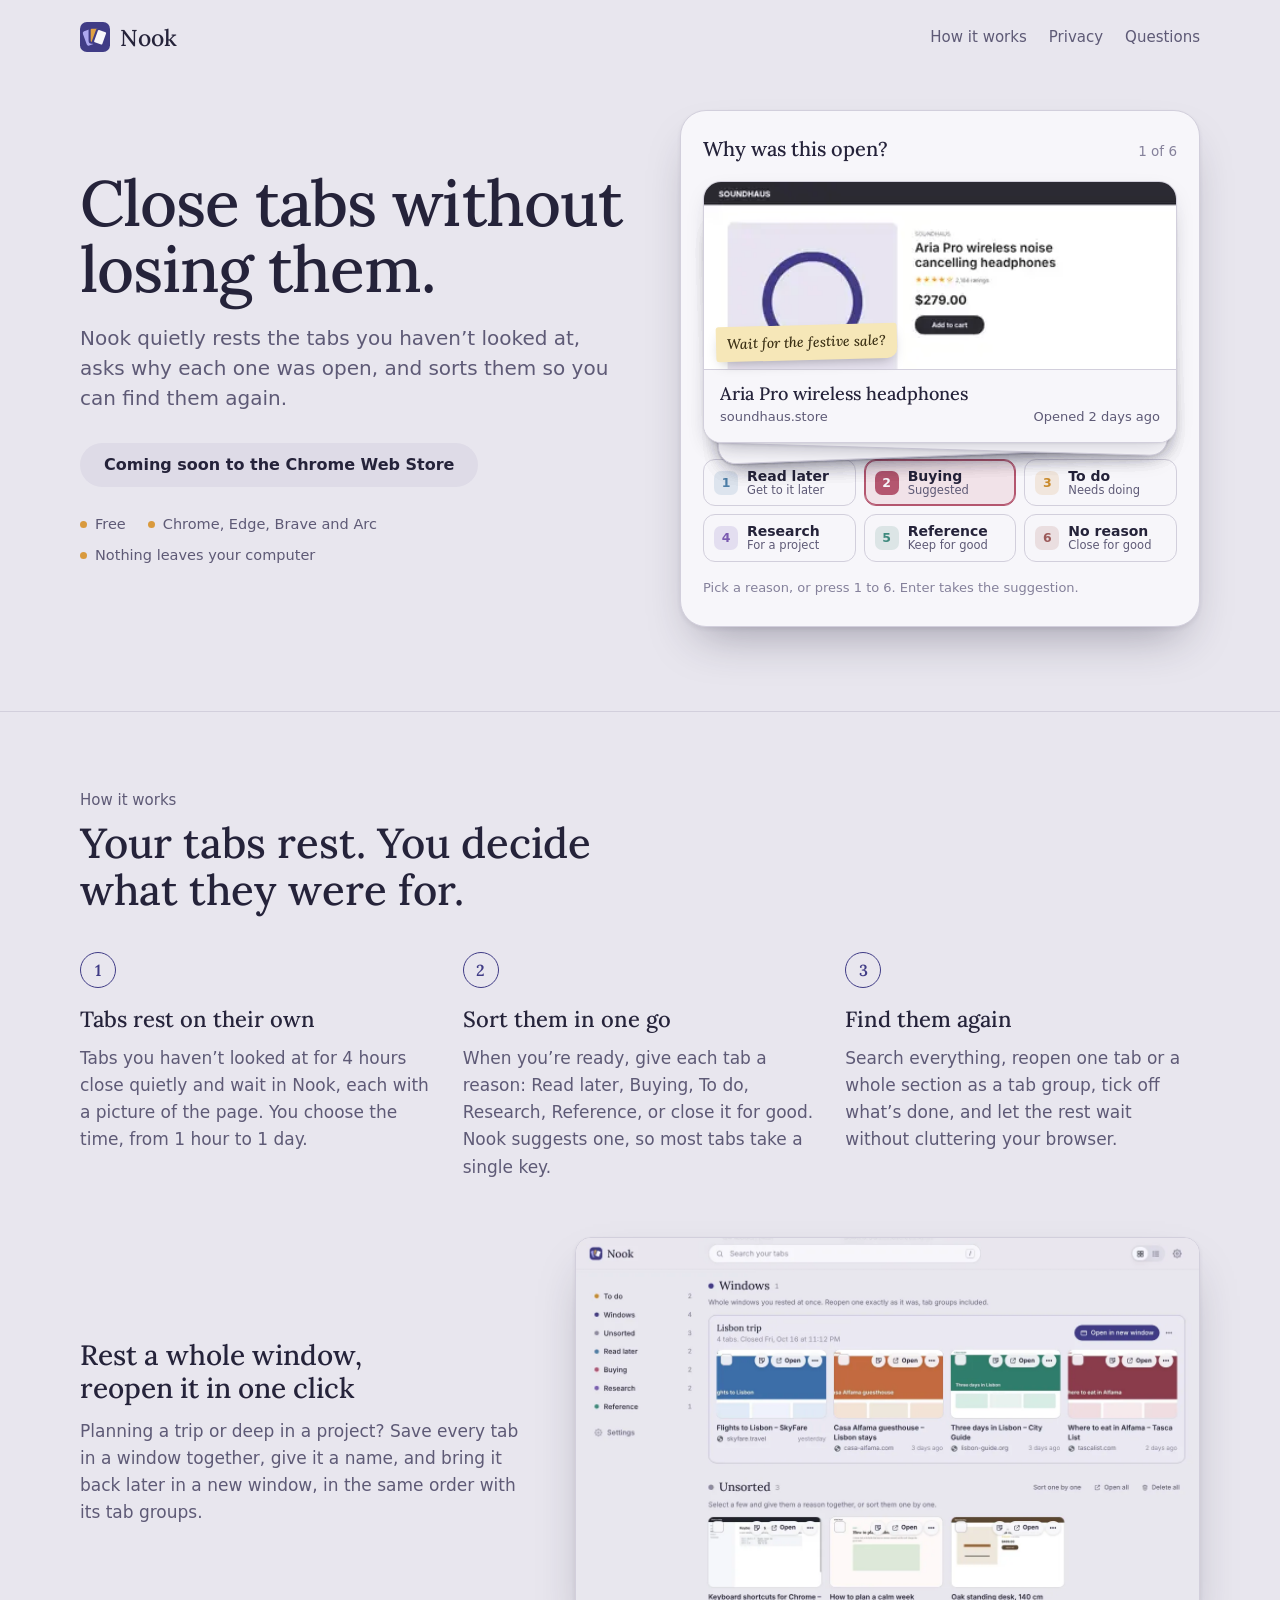
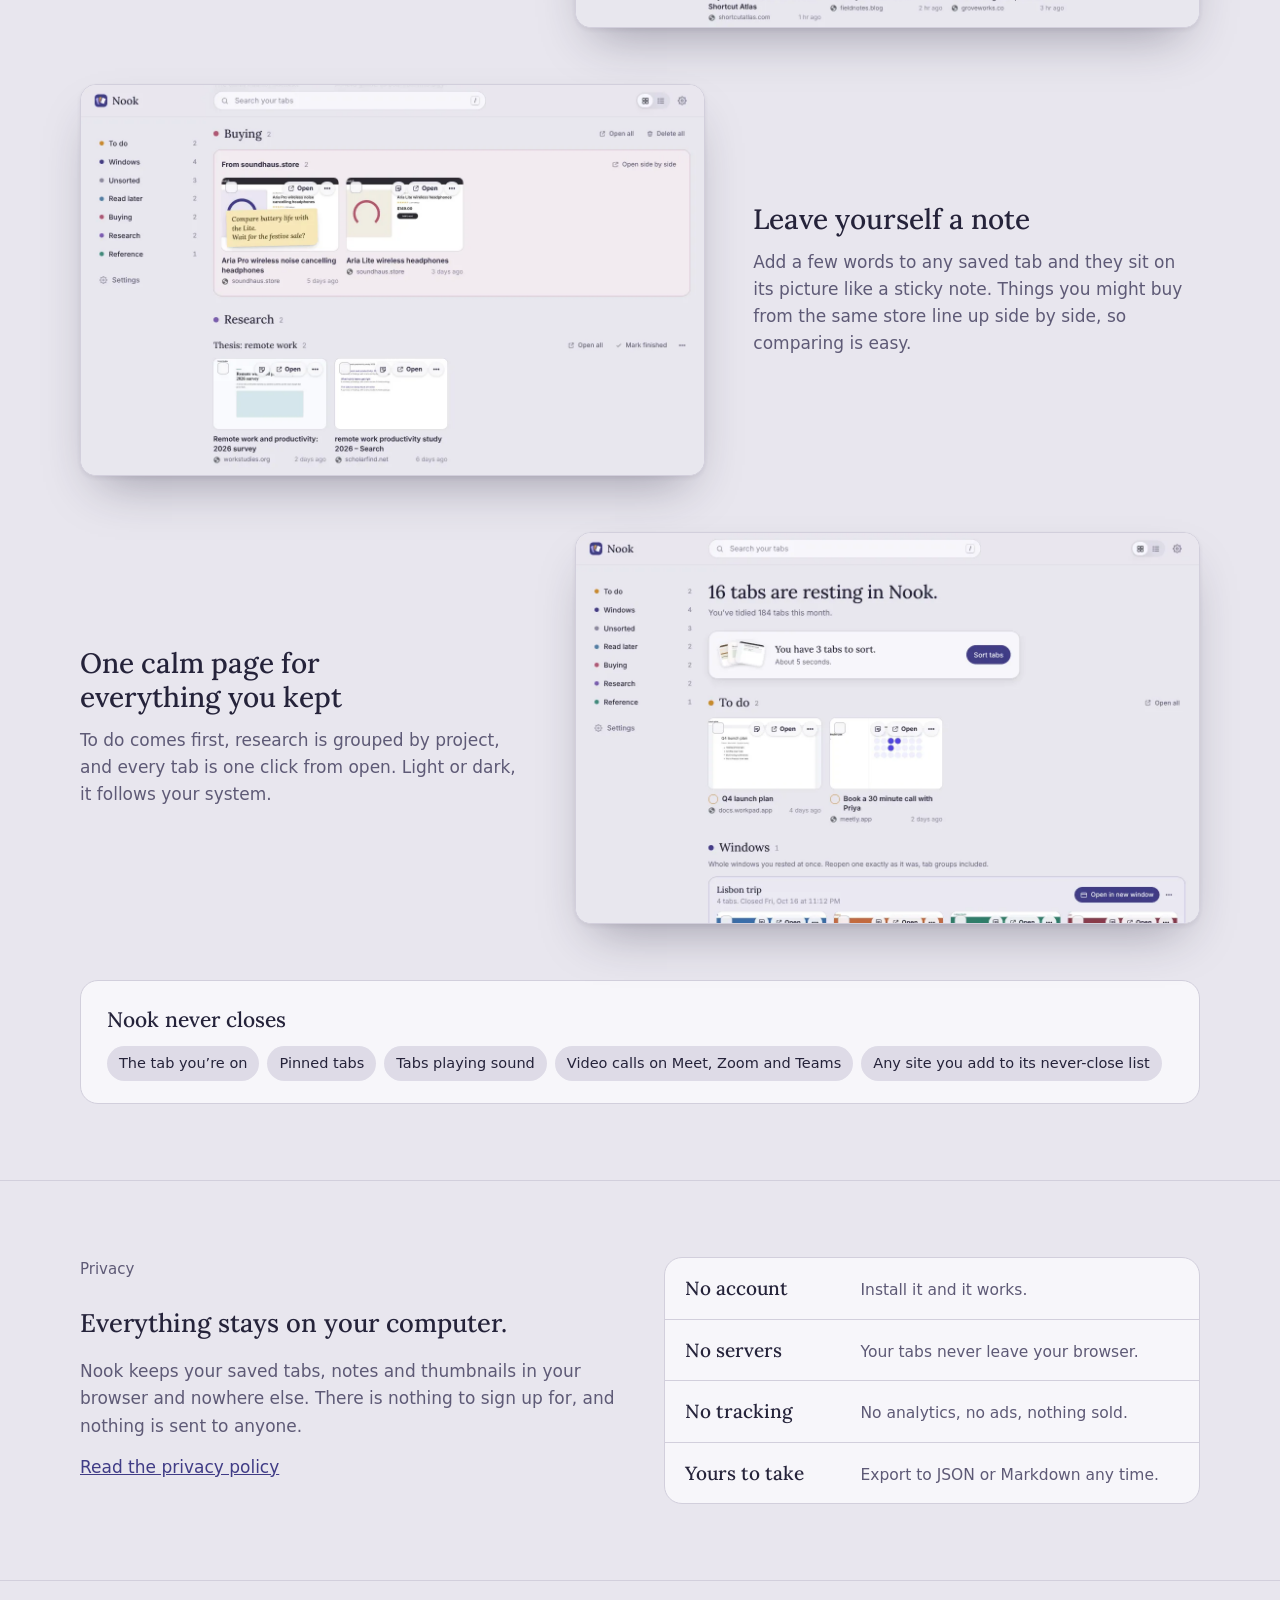
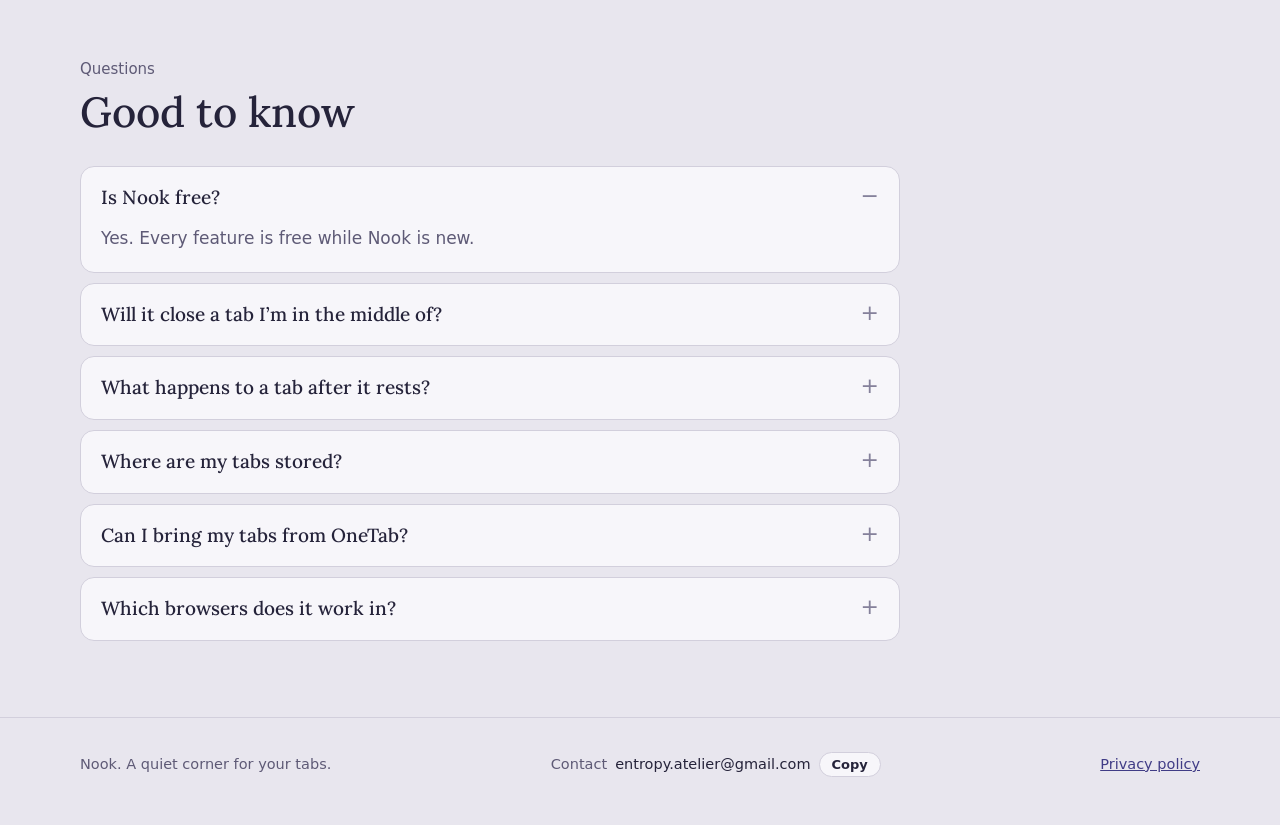
==== index.html @ 30f3c8dd "Website Files" ====
<!doctype html>
<html lang="en">
<head>
<meta charset="utf-8">
<meta name="viewport" content="width=device-width, initial-scale=1, viewport-fit=cover">
<link rel="icon" href="icon-32.png">
<title>Nook for Chrome</title>
<meta name="description" content="Nook quietly rests the tabs you haven't looked at, asks why each was open, and sorts them so you can find them again.">
<link rel="preconnect" href="https://fonts.googleapis.com">
<link rel="preconnect" href="https://fonts.gstatic.com" crossorigin>
<link rel="stylesheet" href="https://fonts.googleapis.com/css2?family=Lora:ital,wght@0,400..700;1,400..600&display=swap">
<style>
  /* Layout: copy left and a live sorting deck right; then a numbered how-it-works run, feature rows, privacy, FAQ. */
  :root {
    --bg: #E8E6EE;
    --paper: #F7F6FA;
    --paper-2: #DEDBE7;
    --ink: #25233A;
    --ink-2: #5E5A76;
    --ink-3: #85819B;
    --line: #D2CFDC;
    --accent: #403C86;
    --on-accent: #F7F6FA;
    --lamp: #D99A3D;
    --note: #F6E7B8;
    --note-ink: #3A2F14;
    --c-read_later: #4E7FA8;
    --c-buying: #B4566F;
    --c-todo: #C98A2B;
    --c-research: #7B5BB0;
    --c-reference: #3E8A7E;
    --c-close: #9C5A5A;
    --shadow: 0 1px 2px rgb(37 35 58 / .06), 0 8px 24px -10px rgb(37 35 58 / .25);
    --shadow-lift: 0 2px 4px rgb(37 35 58 / .07), 0 24px 48px -18px rgb(37 35 58 / .38);
    --voice: 'Lora', 'Iowan Old Style', Georgia, serif;
    --ui: system-ui, -apple-system, 'Segoe UI Variable Text', 'Segoe UI', Roboto, 'Helvetica Neue', sans-serif;
  }
  @media (prefers-color-scheme: dark) {
    :root:not([data-theme="light"]) {
      --bg: #16151F; --paper: #201F2C; --paper-2: #2A2939; --ink: #ECEAF4; --ink-2: #B2AEC6; --ink-3: #85819B;
      --line: #34324A; --accent: #ADA8F0; --on-accent: #16151F; --lamp: #E0A243; --note: #4A3F26; --note-ink: #F3E6C4;
      --c-read_later: #7FAEDA; --c-buying: #E08BA2; --c-todo: #E5B162; --c-research: #AE94E0; --c-reference: #6FC0B2; --c-close: #D98C8C;
      --shadow: 0 1px 2px rgb(0 0 0 / .3), 0 8px 24px -10px rgb(0 0 0 / .6);
      --shadow-lift: 0 2px 6px rgb(0 0 0 / .35), 0 24px 48px -18px rgb(0 0 0 / .7);
      color-scheme: dark;
    }
  }
  :root[data-theme="dark"] {
    --bg: #16151F; --paper: #201F2C; --paper-2: #2A2939; --ink: #ECEAF4; --ink-2: #B2AEC6; --ink-3: #85819B;
    --line: #34324A; --accent: #ADA8F0; --on-accent: #16151F; --lamp: #E0A243; --note: #4A3F26; --note-ink: #F3E6C4;
    --c-read_later: #7FAEDA; --c-buying: #E08BA2; --c-todo: #E5B162; --c-research: #AE94E0; --c-reference: #6FC0B2; --c-close: #D98C8C;
    --shadow: 0 1px 2px rgb(0 0 0 / .3), 0 8px 24px -10px rgb(0 0 0 / .6);
    --shadow-lift: 0 2px 6px rgb(0 0 0 / .35), 0 24px 48px -18px rgb(0 0 0 / .7);
    color-scheme: dark;
  }

  * { box-sizing: border-box; }
  body {
    background: var(--bg);
    color: var(--ink);
    font: 17px/1.6 var(--ui);
    -webkit-font-smoothing: antialiased;
  }
  a { color: var(--accent); }
  :focus-visible { outline: 2px solid var(--accent); outline-offset: 3px; border-radius: 6px; }
  .wrap {
    max-width: 1160px;
    margin: 0 auto;
    padding-left: max(20px, env(safe-area-inset-left, 0px));
    padding-right: max(20px, env(safe-area-inset-right, 0px));
  }
  h1, h2, h3 { font-family: var(--voice); font-weight: 500; text-wrap: balance; margin: 0; }
  p { margin: 0; }

  /* Top bar */
  .top { display: flex; align-items: center; justify-content: space-between; gap: 16px; padding-block: 22px; }
  .brand { display: inline-flex; align-items: center; gap: 10px; font: 500 23px/1 var(--voice); color: var(--ink); text-decoration: none; }
  .top nav { display: flex; gap: 22px; font-size: 15px; }
  .top nav a { color: var(--ink-2); text-decoration: none; }
  .top nav a:hover { color: var(--ink); }

  /* Buttons */
  .cta {
    display: inline-flex; align-items: center; gap: 10px;
    padding: 14px 24px; border-radius: 999px;
    background: var(--accent); color: var(--on-accent);
    font: 650 16px/1 var(--ui); text-decoration: none; border: 0; cursor: pointer;
  }
  .cta:hover { filter: brightness(1.08); }
  .cta.soon { background: var(--paper-2); color: var(--ink); cursor: default; }
  .cta.soon:hover { filter: none; }
  .cta .badge { padding: 3px 8px; border-radius: 999px; background: var(--lamp); color: #25233A; font-size: 12.5px; }

  /* Hero */
  .hero {
    display: grid;
    grid-template-columns: minmax(0, 1fr) minmax(0, 520px);
    gap: 56px;
    align-items: center;
    padding-block: 36px 84px;
  }
  .hero h1 { font-size: clamp(40px, 6vw, 64px); line-height: 1.04; letter-spacing: -0.015em; }
  .hero .lead { margin-top: 20px; font-size: 20px; line-height: 1.5; color: var(--ink-2); max-width: 30em; }
  .hero .actions { margin-top: 30px; display: flex; flex-wrap: wrap; align-items: center; gap: 16px; }
  .hero .facts { margin-top: 26px; display: flex; flex-wrap: wrap; gap: 8px 22px; font-size: 14.5px; color: var(--ink-2); }
  .hero .facts span { display: inline-flex; align-items: center; gap: 8px; }
  .hero .facts span::before { content: ''; width: 7px; height: 7px; border-radius: 50%; background: var(--lamp); }

  /* Live sorting demo */
  .demo {
    background: var(--paper);
    border: 1px solid var(--line);
    border-radius: 26px;
    padding: 22px 22px 18px;
    box-shadow: var(--shadow-lift);
    display: grid;
    gap: 16px;
    min-width: 0;
  }
  .demo-head { display: flex; align-items: baseline; justify-content: space-between; gap: 10px; }
  .demo-head h2 { font-size: 20px; }
  .demo-count { font-size: 13.5px; color: var(--ink-3); font-variant-numeric: tabular-nums; }
  .deck { position: relative; height: 262px; isolation: isolate; }
  .card {
    position: absolute; inset: 0;
    border-radius: 18px; overflow: hidden;
    background: var(--paper);
    border: 1px solid var(--line);
    box-shadow: var(--shadow);
    display: grid; grid-template-rows: 1fr auto;
    transition: transform .32s cubic-bezier(.2,.7,.3,1), opacity .32s;
  }
  .card img { width: 100%; height: 100%; object-fit: cover; object-position: top; display: block; min-height: 0; }
  .card .meta { padding: 12px 16px 14px; display: grid; gap: 2px; background: var(--paper); border-top: 1px solid var(--line); }
  .card .t { font: 500 18px/1.3 var(--voice); white-space: nowrap; overflow: hidden; text-overflow: ellipsis; }
  .card .d { font-size: 13px; color: var(--ink-2); display: flex; justify-content: space-between; gap: 10px; }
  .card.under-1 { transform: translateY(10px) rotate(1.6deg) scale(.975); }
  .card.under-2 { transform: translateY(19px) rotate(-2.2deg) scale(.955); }
  .card.under-1 .meta, .card.under-2 .meta, .card.under-1 img, .card.under-2 img { visibility: hidden; }
  .card.gone { opacity: 0; pointer-events: none; }
  .card.gone.up { transform: translateY(-40px) scale(.94); }
  .card.gone.down { transform: translateY(40px) rotate(-3deg) scale(.94); }
  .sticky {
    position: absolute; left: 12px; bottom: 82px; max-width: 70%;
    padding: 8px 11px; border-radius: 3px 3px 10px 3px;
    background: var(--note); color: var(--note-ink);
    font: italic 500 14px/1.35 var(--voice);
    box-shadow: 0 6px 14px -6px rgb(0 0 0 / .35);
    transform: rotate(-1.5deg);
  }
  .ask { text-align: center; font: 500 18px/1.2 var(--voice); }
  .choices { display: grid; grid-template-columns: repeat(3, minmax(0, 1fr)); gap: 8px; }
  .choice {
    display: flex; align-items: center; gap: 9px;
    min-height: 46px; padding: 8px 10px;
    border-radius: 12px; border: 1px solid var(--line);
    background: var(--paper); color: var(--ink);
    font: 600 14px/1.15 var(--ui); text-align: left; cursor: pointer;
  }
  .choice kbd {
    flex: none; display: grid; place-items: center; width: 24px; height: 24px; border-radius: 7px;
    background: color-mix(in oklab, var(--c) 15%, var(--paper)); color: var(--c); font: 750 12.5px var(--ui);
  }
  .choice:hover { background: color-mix(in oklab, var(--c) 10%, var(--paper)); }
  .choice.suggested { border-color: var(--c); box-shadow: inset 0 0 0 1px var(--c); background: color-mix(in oklab, var(--c) 12%, var(--paper)); }
  .choice.suggested kbd { background: var(--c); color: var(--paper); }
  .choice small { display: block; font-weight: 500; font-size: 11.5px; color: var(--ink-2); }
  .shelf { display: flex; flex-wrap: wrap; gap: 6px; min-height: 30px; }
  .pill {
    display: inline-flex; align-items: center; gap: 6px;
    padding: 4px 10px; border-radius: 999px;
    background: color-mix(in oklab, var(--c) 14%, var(--paper));
    font-size: 12.5px; font-weight: 650; font-variant-numeric: tabular-nums;
    transition: transform .2s;
  }
  .pill::before { content: ''; width: 7px; height: 7px; border-radius: 50%; background: var(--c); }
  .pill.bump { transform: scale(1.12); }
  .shelf-empty { font-size: 13px; color: var(--ink-3); }
  .done { position: absolute; inset: 0; display: grid; place-content: center; justify-items: center; gap: 10px; text-align: center; }
  .done h3 { font-size: 28px; }
  .done p { color: var(--ink-2); font-size: 15px; }
  .linkbtn { border: 0; background: none; color: var(--accent); font: 600 15px var(--ui); cursor: pointer; padding: 6px; }
  .demo-hint { text-align: center; font-size: 12.5px; color: var(--ink-3); }

  [data-c="read_later"] { --c: var(--c-read_later); }
  [data-c="buying"] { --c: var(--c-buying); }
  [data-c="todo"] { --c: var(--c-todo); }
  [data-c="research"] { --c: var(--c-research); }
  [data-c="reference"] { --c: var(--c-reference); }
  [data-c="close"] { --c: var(--c-close); }

  /* Sections */
  section.band { padding-block: 76px; border-top: 1px solid var(--line); }
  .kicker { font-size: 15px; color: var(--ink-2); margin-bottom: 8px; }
  .band > .wrap > h2 { font-size: clamp(30px, 4vw, 42px); line-height: 1.12; max-width: 18em; }

  .steps { margin-top: 38px; display: grid; grid-template-columns: repeat(3, minmax(0, 1fr)); gap: 28px; list-style: none; padding: 0; counter-reset: s; }
  .steps li { counter-increment: s; display: grid; gap: 8px; align-content: start; }
  .steps li::before {
    content: counter(s);
    display: grid; place-items: center; width: 34px; height: 34px; border-radius: 50%;
    border: 1.5px solid var(--accent); color: var(--accent); font: 600 16px var(--voice);
  }
  .steps h3 { font-size: 22px; margin-top: 6px; }
  .steps p { color: var(--ink-2); }

  .feature { display: grid; grid-template-columns: minmax(0, 5fr) minmax(0, 7fr); gap: 48px; align-items: center; margin-top: 56px; }
  .feature.flip { grid-template-columns: minmax(0, 7fr) minmax(0, 5fr); }
  .feature.flip .copy { order: 2; }
  .feature .copy { display: grid; gap: 12px; }
  .feature h3 { font-size: 28px; line-height: 1.2; }
  .feature p { color: var(--ink-2); }
  .shot { border-radius: 16px; overflow: hidden; border: 1px solid var(--line); box-shadow: var(--shadow-lift); background: var(--paper); }
  .shot img { display: block; width: 100%; height: auto; }

  .never { margin-top: 56px; padding: 22px 26px; border-radius: 18px; background: var(--paper); border: 1px solid var(--line); display: grid; gap: 10px; }
  .never h3 { font-size: 21px; }
  .never ul { margin: 0; padding: 0; list-style: none; display: flex; flex-wrap: wrap; gap: 8px; }
  .never li { padding: 6px 12px; border-radius: 999px; background: var(--paper-2); font-size: 14.5px; }

  .privacy { display: grid; grid-template-columns: minmax(0, 1fr) minmax(0, 1fr); gap: 48px; align-items: start; }
  .privacy .copy { display: grid; gap: 14px; }
  .privacy .copy p { color: var(--ink-2); max-width: 34em; }
  .nos { list-style: none; margin: 0; padding: 0; display: grid; gap: 0; border: 1px solid var(--line); border-radius: 18px; background: var(--paper); overflow: hidden; }
  .nos li { display: flex; gap: 14px; align-items: baseline; padding: 15px 20px; border-top: 1px solid var(--line); }
  .nos li:first-child { border-top: 0; }
  .nos b { font-family: var(--voice); font-weight: 500; font-size: 19px; min-width: 8.5em; }
  .nos span { color: var(--ink-2); font-size: 15.5px; }

  .faq { margin-top: 30px; display: grid; gap: 10px; max-width: 820px; }
  .faq details { background: var(--paper); border: 1px solid var(--line); border-radius: 14px; padding: 4px 20px; }
  .faq summary { cursor: pointer; padding: 14px 0; font: 500 19px/1.35 var(--voice); list-style: none; display: flex; justify-content: space-between; gap: 16px; }
  .faq summary::-webkit-details-marker { display: none; }
  .faq summary::after { content: '+'; font: 400 22px/1 var(--ui); color: var(--ink-3); }
  .faq details[open] summary::after { content: '\2212'; }
  .faq details p { padding: 0 0 16px; color: var(--ink-2); max-width: 62ch; }

  footer { border-top: 1px solid var(--line); padding-block: 34px 48px; font-size: 14.5px; color: var(--ink-2); }
  footer .wrap { display: flex; flex-wrap: wrap; gap: 14px 28px; align-items: center; justify-content: space-between; }
  .contact { display: inline-flex; align-items: center; gap: 8px; }
  .contact code { font: 14.5px var(--ui); color: var(--ink); user-select: all; }
  .copy-btn { border: 1px solid var(--line); background: var(--paper); color: var(--ink); border-radius: 999px; padding: 4px 12px; font: 600 13px var(--ui); cursor: pointer; }

  @media (max-width: 920px) {
    .hero { grid-template-columns: minmax(0, 1fr); gap: 40px; padding-block: 20px 60px; }
    .feature, .feature.flip, .privacy { grid-template-columns: minmax(0, 1fr); gap: 24px; }
    .feature.flip .copy { order: 0; }
    .steps { grid-template-columns: minmax(0, 1fr); }
    .top nav { display: none; }
  }
  @media (max-width: 480px) {
    .choices { grid-template-columns: repeat(2, minmax(0, 1fr)); }
    .deck { height: 220px; }
    .nos li { flex-direction: column; gap: 2px; }
    .demo { padding: 16px 14px 14px; border-radius: 20px; }
  }
  @media (prefers-reduced-motion: reduce) {
    .card, .pill { transition: none; }
  }
</style>
<style>html,body{margin:0}</style>
</head>
<body>

<header class="wrap top">
  <a class="brand" href="#top" aria-label="Nook home">
    <svg width="30" height="30" viewBox="0 0 24 24" aria-hidden="true"><rect width="24" height="24" rx="5.5" fill="#403C86"/><rect x="3.6" y="6.2" width="8.6" height="12" rx="1.6" fill="#ADA8F0" transform="rotate(-20 7.9 12.2)"/><rect x="7.7" y="4.6" width="8.6" height="12" rx="1.6" fill="#E0A243" stroke="#403C86" stroke-width="1.7"/><rect x="11.8" y="6.2" width="8.6" height="12" rx="1.6" fill="#F7F6FA" stroke="#403C86" stroke-width="1.7" transform="rotate(20 16.1 12.2)"/></svg>
    Nook
  </a>
  <nav aria-label="Page">
    <a href="#how">How it works</a>
    <a href="#privacy">Privacy</a>
    <a href="#faq">Questions</a>
  </nav>
</header>

<main id="top">
  <div class="wrap hero">
    <div>
      <h1>Close tabs without losing them.</h1>
      <p class="lead">Nook quietly rests the tabs you haven’t looked at, asks why each one was open, and sorts them so you can find them again.</p>
      <div class="actions" id="cta-slot"></div>
      <div class="facts">
        <span>Free</span>
        <span>Chrome, Edge, Brave and Arc</span>
        <span>Nothing leaves your computer</span>
      </div>
    </div>

    <div class="demo" aria-label="Try sorting tabs">
      <div class="demo-head">
        <h2>Why was this open?</h2>
        <span class="demo-count" id="demo-count"></span>
      </div>
      <div class="deck" id="deck" aria-live="polite"></div>
      <div class="choices" id="choices" role="group" aria-label="Reasons"></div>
      <div class="shelf" id="shelf"><span class="shelf-empty">Pick a reason, or press 1 to 6. Enter takes the suggestion.</span></div>
    </div>
  </div>

  <section class="band" id="how">
    <div class="wrap">
      <p class="kicker">How it works</p>
      <h2>Your tabs rest. You decide what they were for.</h2>
      <ol class="steps">
        <li>
          <h3>Tabs rest on their own</h3>
          <p>Tabs you haven’t looked at for 4 hours close quietly and wait in Nook, each with a picture of the page. You choose the time, from 1 hour to 1 day.</p>
        </li>
        <li>
          <h3>Sort them in one go</h3>
          <p>When you’re ready, give each tab a reason: Read later, Buying, To do, Research, Reference, or close it for good. Nook suggests one, so most tabs take a single key.</p>
        </li>
        <li>
          <h3>Find them again</h3>
          <p>Search everything, reopen one tab or a whole section as a tab group, tick off what’s done, and let the rest wait without cluttering your browser.</p>
        </li>
      </ol>

      <div class="feature">
        <div class="copy">
          <h3>Rest a whole window, reopen it in one click</h3>
          <p>Planning a trip or deep in a project? Save every tab in a window together, give it a name, and bring it back later in a new window, in the same order with its tab groups.</p>
        </div>
        <div class="shot"><img src="[data-uri]" alt="A saved window called Lisbon trip with four tabs and an Open in new window button" width="1280" height="800" loading="lazy"></div>
      </div>

      <div class="feature flip">
        <div class="copy">
          <h3>Leave yourself a note</h3>
          <p>Add a few words to any saved tab and they sit on its picture like a sticky note. Things you might buy from the same store line up side by side, so comparing is easy.</p>
        </div>
        <div class="shot"><img src="[data-uri]" alt="Two headphones from the same store side by side, one with a sticky note" width="1280" height="800" loading="lazy"></div>
      </div>

      <div class="feature">
        <div class="copy">
          <h3>One calm page for everything you kept</h3>
          <p>To do comes first, research is grouped by project, and every tab is one click from open. Light or dark, it follows your system.</p>
        </div>
        <div class="shot"><img src="[data-uri]" alt="The Nook page showing 16 resting tabs grouped by reason" width="1280" height="800" loading="lazy"></div>
      </div>

      <div class="never">
        <h3>Nook never closes</h3>
        <ul>
          <li>The tab you’re on</li>
          <li>Pinned tabs</li>
          <li>Tabs playing sound</li>
          <li>Video calls on Meet, Zoom and Teams</li>
          <li>Any site you add to its never-close list</li>
        </ul>
      </div>
    </div>
  </section>

  <section class="band" id="privacy">
    <div class="wrap privacy">
      <div class="copy">
        <p class="kicker">Privacy</p>
        <h2>Everything stays on your computer.</h2>
        <p>Nook keeps your saved tabs, notes and thumbnails in your browser and nowhere else. There is nothing to sign up for, and nothing is sent to anyone.</p>
        <p><a href="privacy.html">Read the privacy policy</a></p>
      </div>
      <ul class="nos">
        <li><b>No account</b><span>Install it and it works.</span></li>
        <li><b>No servers</b><span>Your tabs never leave your browser.</span></li>
        <li><b>No tracking</b><span>No analytics, no ads, nothing sold.</span></li>
        <li><b>Yours to take</b><span>Export to JSON or Markdown any time.</span></li>
      </ul>
    </div>
  </section>

  <section class="band" id="faq">
    <div class="wrap">
      <p class="kicker">Questions</p>
      <h2>Good to know</h2>
      <div class="faq">
        <details open>
          <summary>Is Nook free?</summary>
          <p>Yes. Every feature is free while Nook is new.</p>
        </details>
        <details>
          <summary>Will it close a tab I’m in the middle of?</summary>
          <p>No. Only tabs you haven’t looked at for the time you choose. The clock counts only while you’re using the browser, so a night away or a restart doesn’t sweep everything up.</p>
        </details>
        <details>
          <summary>What happens to a tab after it rests?</summary>
          <p>It waits in Nook with its title, site and a picture of the page. Click it to open it again. It stays in Nook until you delete it or open it with “Open and remove”.</p>
        </details>
        <details>
          <summary>Where are my tabs stored?</summary>
          <p>In your browser on this computer. They aren’t synced to other devices. Uninstalling Nook removes them, so export first if you want a copy.</p>
        </details>
        <details>
          <summary>Can I bring my tabs from OneTab?</summary>
          <p>Yes. Export your list from OneTab, then use Import in Nook’s settings. The tabs arrive in Unsorted, ready to sort.</p>
        </details>
        <details>
          <summary>Which browsers does it work in?</summary>
          <p>Chrome and other browsers built on Chromium, such as Edge, Brave and Arc.</p>
        </details>
      </div>
    </div>
  </section>
</main>

<footer>
  <div class="wrap">
    <span>Nook. A quiet corner for your tabs.</span>
    <span class="contact">Contact <code id="email">entropy.atelier@gmail.com</code><button class="copy-btn" type="button" id="copy-email">Copy</button></span>
    <a href="privacy.html">Privacy policy</a>
  </div>
</footer>

<script>
  // Set this to the Chrome Web Store link once Nook is published.
  const STORE_URL = '';

  const slot = document.getElementById('cta-slot');
  if (STORE_URL) {
    slot.innerHTML = '';
    const a = document.createElement('a');
    a.className = 'cta';
    a.href = STORE_URL;
    a.textContent = 'Add to Chrome';
    const b = document.createElement('span');
    b.className = 'badge';
    b.textContent = 'Free';
    a.append(b);
    slot.append(a);
  } else {
    const s = document.createElement('span');
    s.className = 'cta soon';
    s.textContent = 'Coming soon to the Chrome Web Store';
    slot.append(s);
  }

  document.getElementById('copy-email').addEventListener('click', async (e) => {
    const btn = e.currentTarget;
    try {
      await navigator.clipboard.writeText(document.getElementById('email').textContent);
      btn.textContent = 'Copied';
    } catch {
      const r = document.createRange();
      r.selectNodeContents(document.getElementById('email'));
      const sel = getSelection(); sel.removeAllRanges(); sel.addRange(r);
      btn.textContent = 'Selected';
    }
    setTimeout(() => { btn.textContent = 'Copy'; }, 1600);
  });

  // ---- Live sorting demo
  const REASONS = [
    { id: 'read_later', label: 'Read later', hint: 'Get to it later', key: '1' },
    { id: 'buying', label: 'Buying', hint: 'Might buy it', key: '2' },
    { id: 'todo', label: 'To do', hint: 'Needs doing', key: '3' },
    { id: 'research', label: 'Research', hint: 'For a project', key: '4' },
    { id: 'reference', label: 'Reference', hint: 'Keep for good', key: '5' },
    { id: 'close', label: 'No reason', hint: 'Close for good', key: '6' },
  ];
  const TABS = [
    { img: '[data-uri]', title: 'Aria Pro wireless headphones', site: 'soundhaus.store', when: 'Opened 2 days ago', suggest: 'buying', note: 'Wait for the festive sale?' },
    { img: '[data-uri]', title: 'The quiet cost of context switching', site: 'deepwork.review', when: 'Opened 3 days ago', suggest: 'read_later' },
    { img: '[data-uri]', title: 'Q4 launch plan', site: 'docs.workpad.app', when: 'Opened yesterday', suggest: 'todo' },
    { img: '[data-uri]', title: 'Remote work and productivity: 2026 survey', site: 'workstudies.org', when: 'Opened 5 days ago', suggest: 'research' },
    { img: '[data-uri]', title: 'CSS Grid cheat sheet', site: 'devnotes.io', when: 'Opened last week', suggest: 'reference' },
    { img: '[data-uri]', title: 'Three days in Lisbon', site: 'lisbon-guide.org', when: 'Opened 4 days ago', suggest: 'read_later' },
  ];
  const reduced = matchMedia('(prefers-reduced-motion: reduce)');
  const deck = document.getElementById('deck');
  const choices = document.getElementById('choices');
  const shelf = document.getElementById('shelf');
  const count = document.getElementById('demo-count');
  let index = 0;
  let tally = {};
  let busy = false;

  function el(tag, cls, text) {
    const n = document.createElement(tag);
    if (cls) n.className = cls;
    if (text != null) n.textContent = text;
    return n;
  }

  function buildDeck() {
    deck.textContent = '';
    TABS.forEach((t, i) => {
      const c = el('article', 'card');
      c.dataset.i = i;
      const img = el('img'); img.src = t.img; img.alt = ''; img.width = 400; img.height = 250;
      const meta = el('div', 'meta');
      meta.append(el('div', 't', t.title));
      const d = el('div', 'd'); d.append(el('span', null, t.site), el('span', null, t.when));
      meta.append(d);
      c.append(img, meta);
      if (t.note) c.append(el('div', 'sticky', t.note));
      c.style.zIndex = String(TABS.length - i);
      deck.append(c);
    });
  }

  function buildChoices() {
    REASONS.forEach((r) => {
      const b = el('button', 'choice');
      b.type = 'button';
      b.dataset.c = r.id;
      b.setAttribute('aria-keyshortcuts', r.key);
      const k = el('kbd', null, r.key);
      const span = el('span', null, r.label);
      const small = el('small', null, r.hint);
      span.append(small);
      b.append(k, span);
      b.addEventListener('click', () => decide(r.id));
      choices.append(b);
    });
  }

  function layout() {
    const cards = [...deck.querySelectorAll('.card')];
    cards.forEach((c) => {
      const i = Number(c.dataset.i);
      c.classList.remove('under-1', 'under-2');
      if (i < index) return;
      const depth = i - index;
      if (depth === 1) c.classList.add('under-1');
      if (depth >= 2) c.classList.add('under-2');
      c.hidden = depth > 2;
      c.setAttribute('aria-hidden', depth === 0 ? 'false' : 'true');
    });
    const t = TABS[index];
    choices.querySelectorAll('.choice').forEach((b) => {
      const on = t && b.dataset.c === t.suggest;
      b.classList.toggle('suggested', !!on);
      b.querySelector('small').textContent = on ? 'Suggested' : REASONS.find((r) => r.id === b.dataset.c).hint;
      b.disabled = !t;
    });
    count.textContent = t ? `${index + 1} of ${TABS.length}` : `${TABS.length} of ${TABS.length}`;
    if (!t) showDone();
  }

  function renderShelf(bump) {
    shelf.textContent = '';
    const ids = REASONS.map((r) => r.id).filter((id) => tally[id]);
    if (!ids.length) {
      shelf.append(el('span', 'shelf-empty', 'Pick a reason, or press 1 to 6. Enter takes the suggestion.'));
      return;
    }
    ids.forEach((id) => {
      const r = REASONS.find((x) => x.id === id);
      const p = el('span', 'pill', `${tally[id]} ${id === 'close' ? 'let go' : r.label}`);
      p.dataset.c = id;
      shelf.append(p);
      if (id === bump && !reduced.matches) {
        p.classList.add('bump');
        setTimeout(() => p.classList.remove('bump'), 200);
      }
    });
  }

  function decide(id) {
    if (busy || index >= TABS.length) return;
    busy = true;
    const card = deck.querySelector(`.card[data-i="${index}"]`);
    card.classList.add('gone', id === 'close' ? 'down' : 'up');
    tally[id] = (tally[id] || 0) + 1;
    index++;
    renderShelf(id);
    setTimeout(() => { layout(); busy = false; }, reduced.matches ? 0 : 160);
  }

  function showDone() {
    const d = el('div', 'done');
    d.append(el('h3', null, 'All sorted.'), el('p', null, 'Enjoy the quiet. That’s Nook, every few days.'));
    const again = el('button', 'linkbtn', 'Sort them again');
    again.type = 'button';
    again.addEventListener('click', reset);
    d.append(again);
    deck.append(d);
  }

  function reset() {
    index = 0; tally = {};
    buildDeck(); renderShelf(); layout();
  }

  document.addEventListener('keydown', (e) => {
    if (e.metaKey || e.ctrlKey || e.altKey || e.target.closest('input, textarea, select, summary')) return;
    const r = REASONS.find((x) => x.key === e.key);
    if (r) { e.preventDefault(); decide(r.id); return; }
    if (e.key === 'Enter' && TABS[index] && !e.target.closest('button, a')) { e.preventDefault(); decide(TABS[index].suggest); }
  });

  buildChoices();
  reset();
</script>

</body>
</html>
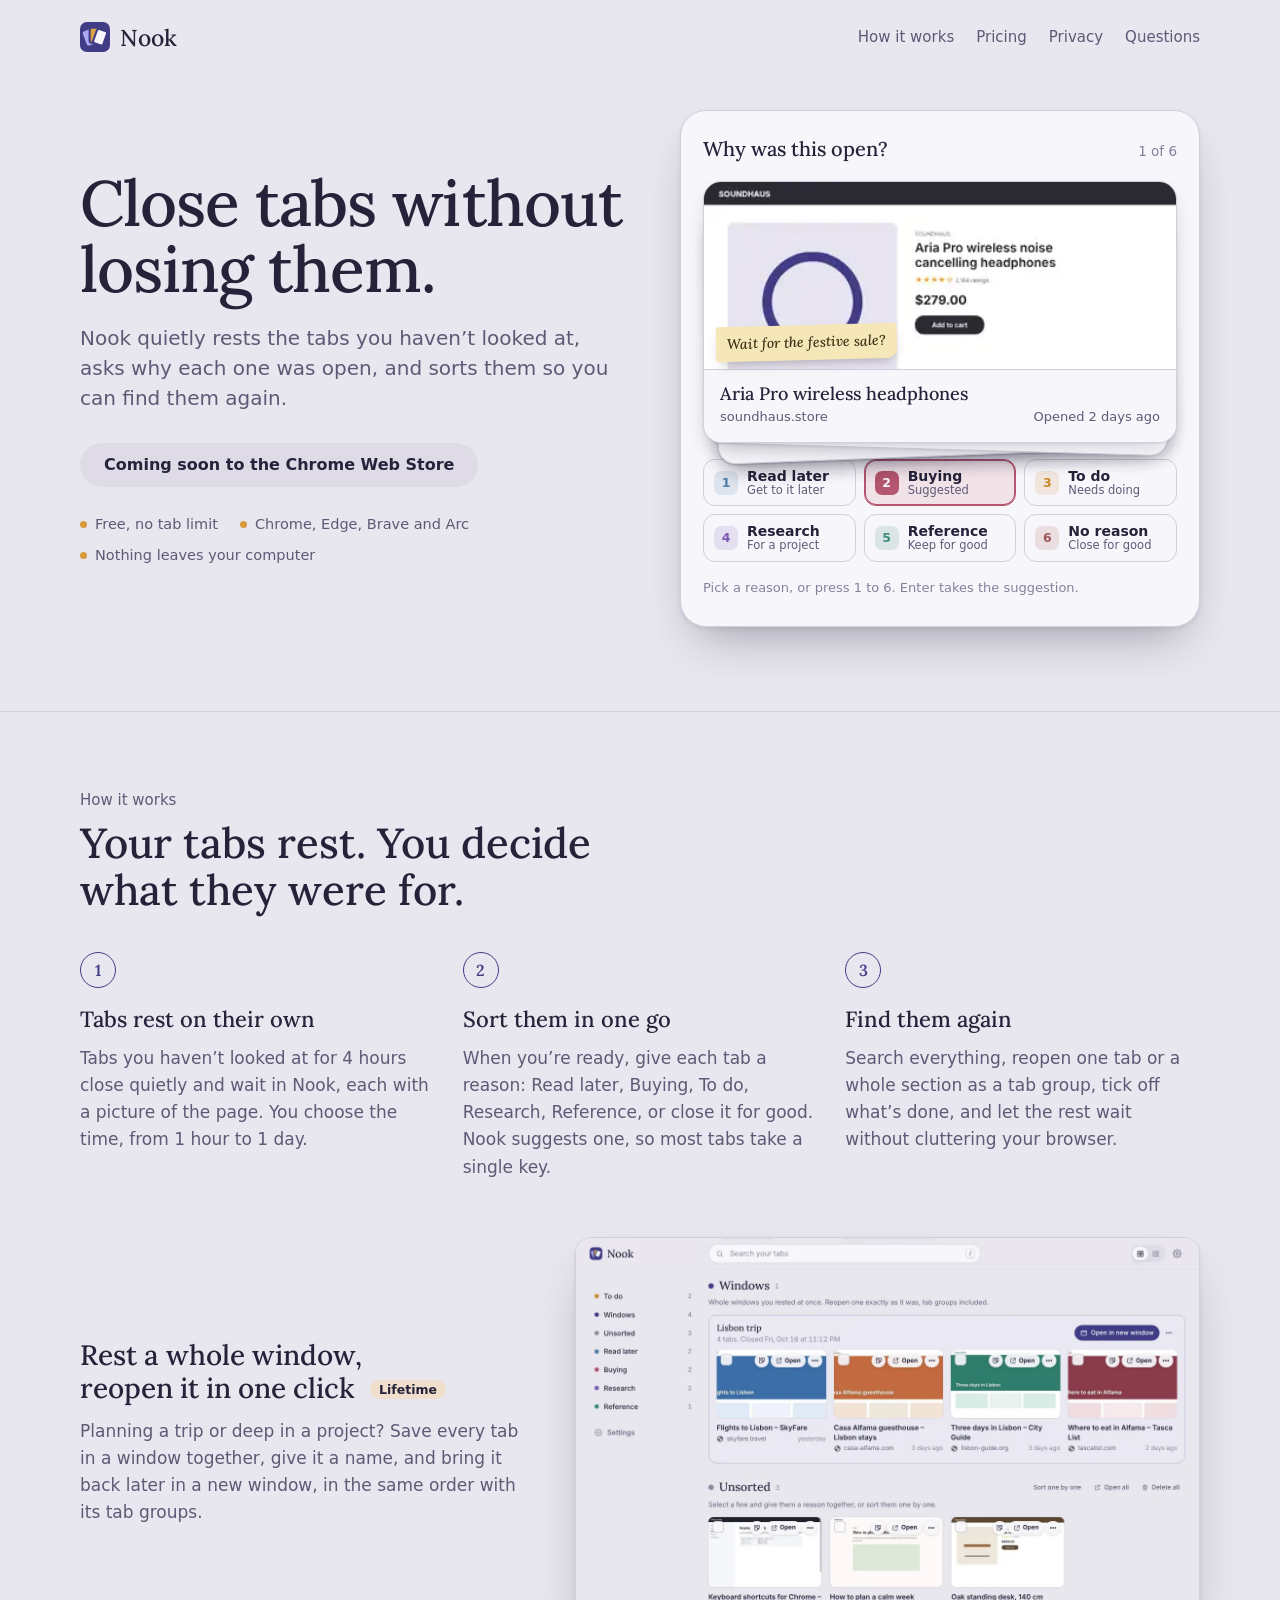
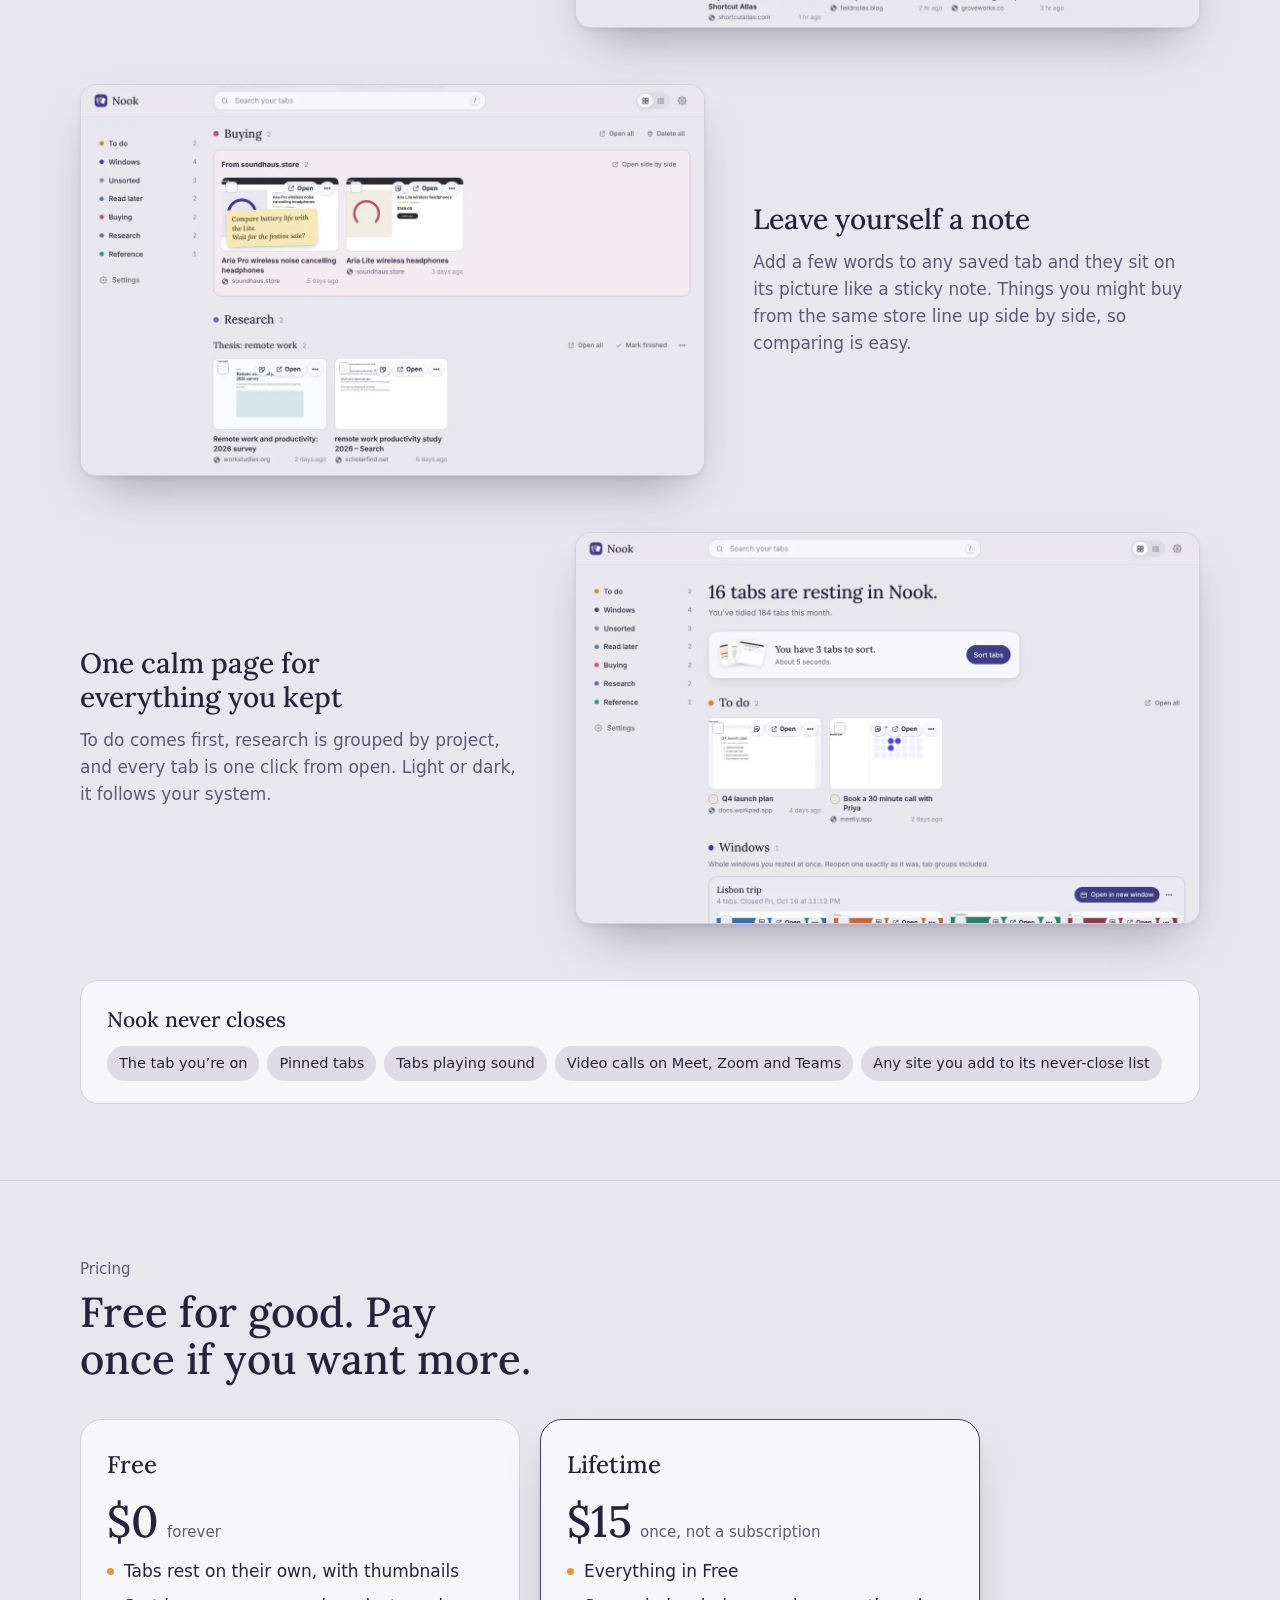
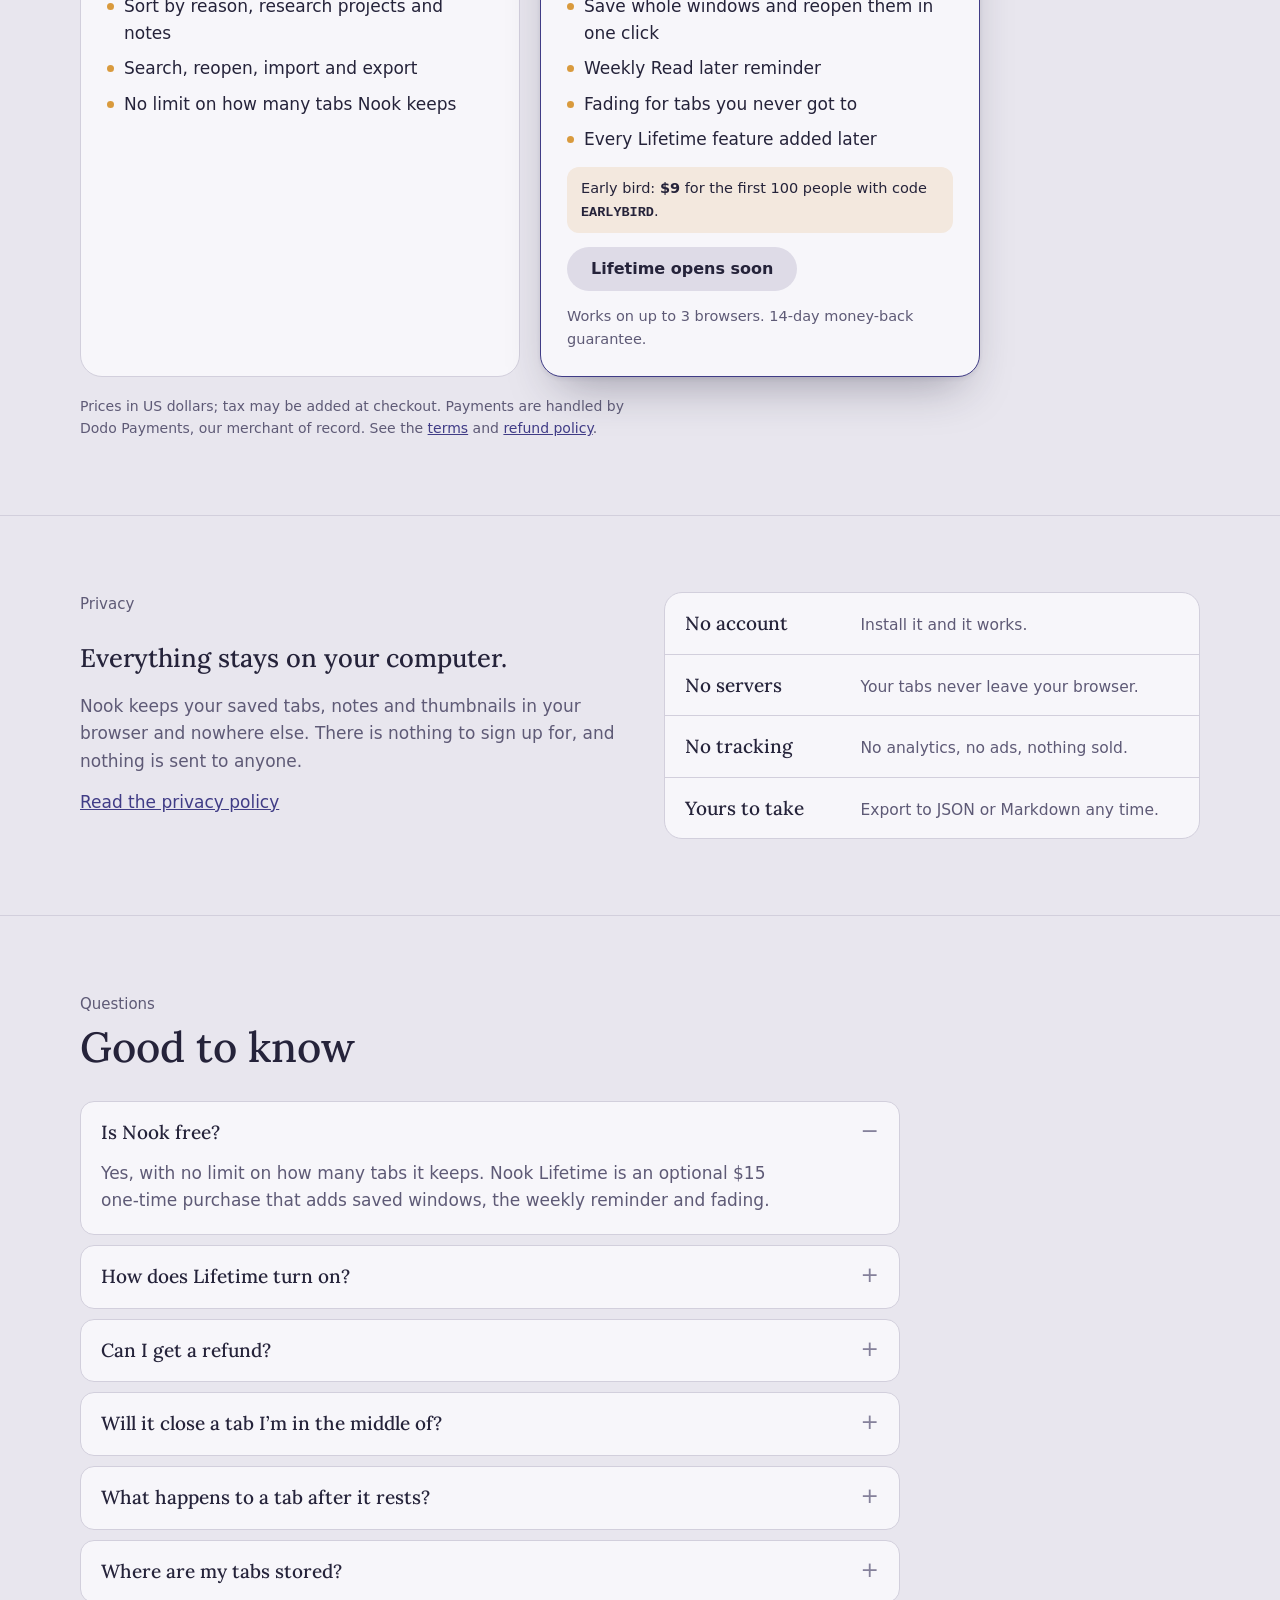
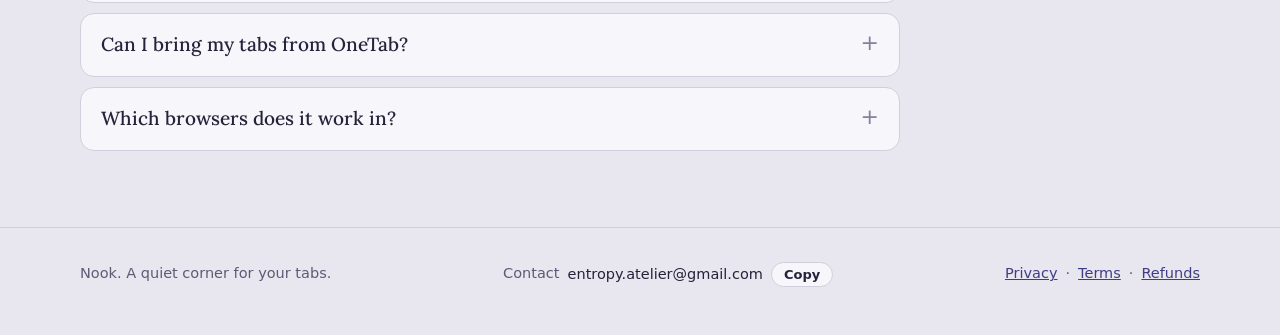
==== commit 4888711e: "Add pricing, terms, refund policy and thank-you page; update privacy for Lifetime purchases Co-Autho" ====
--- a/index.html
+++ b/index.html
@@ -235,6 +235,22 @@
   .faq details[open] summary::after { content: '\2212'; }
   .faq details p { padding: 0 0 16px; color: var(--ink-2); max-width: 62ch; }
 
+  .plans { margin-top: 36px; display: grid; grid-template-columns: repeat(2, minmax(0, 1fr)); gap: 20px; max-width: 900px; }
+  .plan { background: var(--paper); border: 1px solid var(--line); border-radius: 22px; padding: 26px 26px 24px; display: grid; gap: 14px; align-content: start; }
+  .plan.best { border-color: var(--accent); box-shadow: var(--shadow-lift); }
+  .plan h3 { font-size: 24px; }
+  .price { display: flex; align-items: baseline; gap: 8px; }
+  .price b { font: 500 44px/1 var(--voice); }
+  .price span { color: var(--ink-2); font-size: 15px; }
+  .plan ul { margin: 0; padding: 0; list-style: none; display: grid; gap: 8px; }
+  .plan li { display: flex; gap: 10px; align-items: baseline; }
+  .plan li::before { content: ''; flex: none; width: 7px; height: 7px; border-radius: 50%; background: var(--lamp); transform: translateY(-2px); }
+  .plan .muted { color: var(--ink-2); font-size: 14.5px; }
+  .early { padding: 10px 14px; border-radius: 12px; background: color-mix(in oklab, var(--lamp) 16%, var(--paper)); font-size: 14.5px; }
+  .early code { font: 700 13.5px ui-monospace, 'SF Mono', Menlo, Consolas, monospace; user-select: all; }
+  .fine { margin-top: 18px; color: var(--ink-2); font-size: 14px; max-width: 62ch; }
+  .tag { display: inline-block; margin-left: 8px; padding: 2px 9px; border-radius: 999px; vertical-align: 4px; background: color-mix(in oklab, var(--lamp) 26%, var(--paper)); font: 650 12.5px var(--ui); color: var(--ink); }
+
   footer { border-top: 1px solid var(--line); padding-block: 34px 48px; font-size: 14.5px; color: var(--ink-2); }
   footer .wrap { display: flex; flex-wrap: wrap; gap: 14px 28px; align-items: center; justify-content: space-between; }
   .contact { display: inline-flex; align-items: center; gap: 8px; }
@@ -243,7 +259,7 @@
 
   @media (max-width: 920px) {
     .hero { grid-template-columns: minmax(0, 1fr); gap: 40px; padding-block: 20px 60px; }
-    .feature, .feature.flip, .privacy { grid-template-columns: minmax(0, 1fr); gap: 24px; }
+    .feature, .feature.flip, .privacy, .plans { grid-template-columns: minmax(0, 1fr); gap: 24px; }
     .feature.flip .copy { order: 0; }
     .steps { grid-template-columns: minmax(0, 1fr); }
     .top nav { display: none; }
@@ -269,6 +285,7 @@
   </a>
   <nav aria-label="Page">
     <a href="#how">How it works</a>
+    <a href="#pricing">Pricing</a>
     <a href="#privacy">Privacy</a>
     <a href="#faq">Questions</a>
   </nav>
@@ -281,7 +298,7 @@
       <p class="lead">Nook quietly rests the tabs you haven’t looked at, asks why each one was open, and sorts them so you can find them again.</p>
       <div class="actions" id="cta-slot"></div>
       <div class="facts">
-        <span>Free</span>
+        <span>Free, no tab limit</span>
         <span>Chrome, Edge, Brave and Arc</span>
         <span>Nothing leaves your computer</span>
       </div>
@@ -319,7 +336,7 @@
 
       <div class="feature">
         <div class="copy">
-          <h3>Rest a whole window, reopen it in one click</h3>
+          <h3>Rest a whole window, reopen it in one click <span class="tag">Lifetime</span></h3>
           <p>Planning a trip or deep in a project? Save every tab in a window together, give it a name, and bring it back later in a new window, in the same order with its tab groups.</p>
         </div>
         <div class="shot"><img src="[data-uri]" alt="A saved window called Lisbon trip with four tabs and an Open in new window button" width="1280" height="800" loading="lazy"></div>
@@ -354,6 +371,40 @@
     </div>
   </section>
 
+  <section class="band" id="pricing">
+    <div class="wrap">
+      <p class="kicker">Pricing</p>
+      <h2>Free for good. Pay once if you want more.</h2>
+      <div class="plans">
+        <div class="plan">
+          <h3>Free</h3>
+          <div class="price"><b>$0</b><span>forever</span></div>
+          <ul>
+            <li>Tabs rest on their own, with thumbnails</li>
+            <li>Sort by reason, research projects and notes</li>
+            <li>Search, reopen, import and export</li>
+            <li>No limit on how many tabs Nook keeps</li>
+          </ul>
+        </div>
+        <div class="plan best">
+          <h3>Lifetime</h3>
+          <div class="price"><b>$15</b><span>once, not a subscription</span></div>
+          <ul>
+            <li>Everything in Free</li>
+            <li>Save whole windows and reopen them in one click</li>
+            <li>Weekly Read later reminder</li>
+            <li>Fading for tabs you never got to</li>
+            <li>Every Lifetime feature added later</li>
+          </ul>
+          <p class="early">Early bird: <b>$9</b> for the first 100 people with code <code>EARLYBIRD</code>.</p>
+          <div id="buy-slot"></div>
+          <p class="muted">Works on up to 3 browsers. 14-day money-back guarantee.</p>
+        </div>
+      </div>
+      <p class="fine">Prices in US dollars; tax may be added at checkout. Payments are handled by Dodo Payments, our merchant of record. See the <a href="terms.html">terms</a> and <a href="refund.html">refund policy</a>.</p>
+    </div>
+  </section>
+
   <section class="band" id="privacy">
     <div class="wrap privacy">
       <div class="copy">
@@ -378,7 +429,15 @@
       <div class="faq">
         <details open>
           <summary>Is Nook free?</summary>
-          <p>Yes. Every feature is free while Nook is new.</p>
+          <p>Yes, with no limit on how many tabs it keeps. Nook Lifetime is an optional $15 one-time purchase that adds saved windows, the weekly reminder and fading.</p>
+        </details>
+        <details>
+          <summary>How does Lifetime turn on?</summary>
+          <p>After checkout, Nook turns it on by itself in the browser you bought from. Your license key is also in your receipt email: paste it in Nook’s Settings to use Lifetime on up to 3 browsers.</p>
+        </details>
+        <details>
+          <summary>Can I get a refund?</summary>
+          <p>Yes. Ask within 14 days for a full refund, no questions asked. Email entropy.atelier@gmail.com or reply to your receipt.</p>
         </details>
         <details>
           <summary>Will it close a tab I’m in the middle of?</summary>
@@ -409,13 +468,29 @@
   <div class="wrap">
     <span>Nook. A quiet corner for your tabs.</span>
     <span class="contact">Contact <code id="email">entropy.atelier@gmail.com</code><button class="copy-btn" type="button" id="copy-email">Copy</button></span>
-    <a href="privacy.html">Privacy policy</a>
+    <span class="contact"><a href="privacy.html">Privacy</a> · <a href="terms.html">Terms</a> · <a href="refund.html">Refunds</a></span>
   </div>
 </footer>
 
 <script>
   // Set this to the Chrome Web Store link once Nook is published.
   const STORE_URL = '';
+  // Dodo Payments checkout for Nook Lifetime. Empty until the product exists.
+  const CHECKOUT_URL = '';
+
+  const buy = document.getElementById('buy-slot');
+  if (CHECKOUT_URL) {
+    const a = document.createElement('a');
+    a.className = 'cta';
+    a.href = CHECKOUT_URL;
+    a.textContent = 'Get Lifetime';
+    buy.append(a);
+  } else {
+    const s = document.createElement('span');
+    s.className = 'cta soon';
+    s.textContent = 'Lifetime opens soon';
+    buy.append(s);
+  }
 
   const slot = document.getElementById('cta-slot');
   if (STORE_URL) {
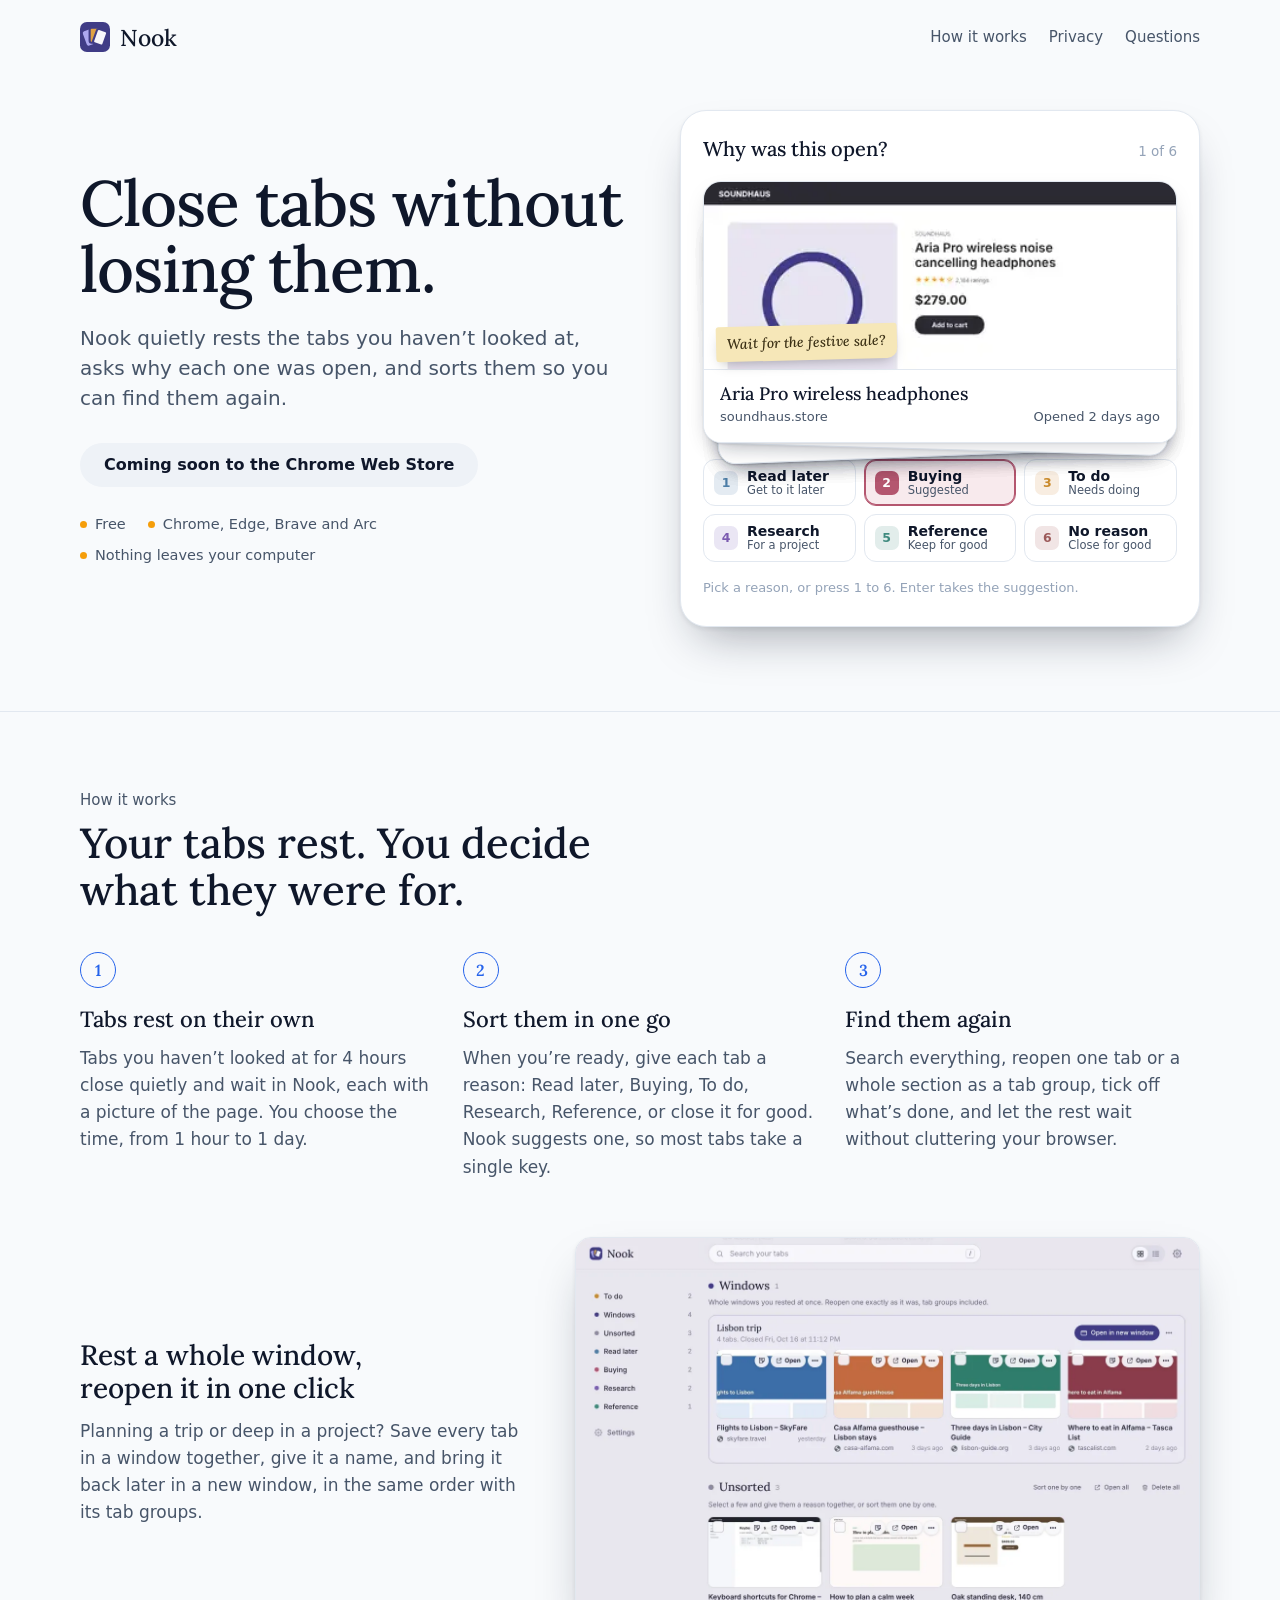
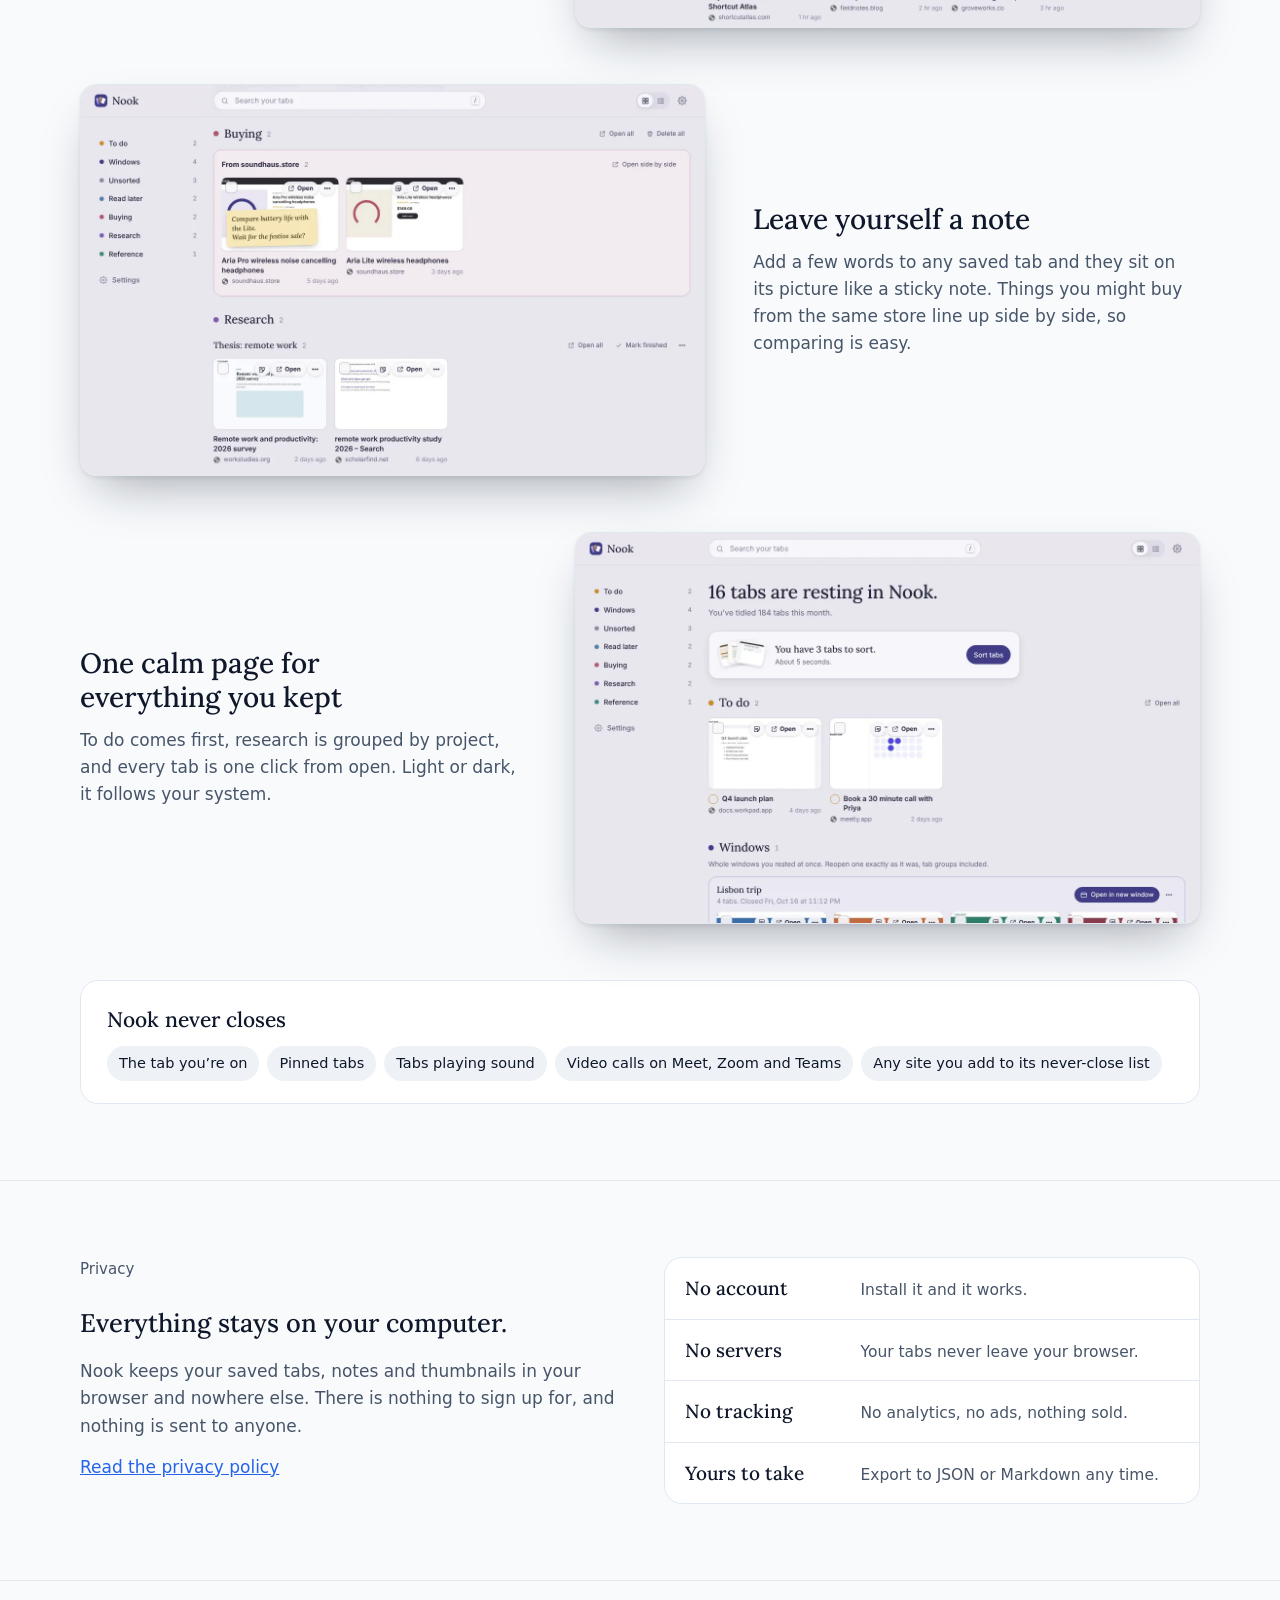
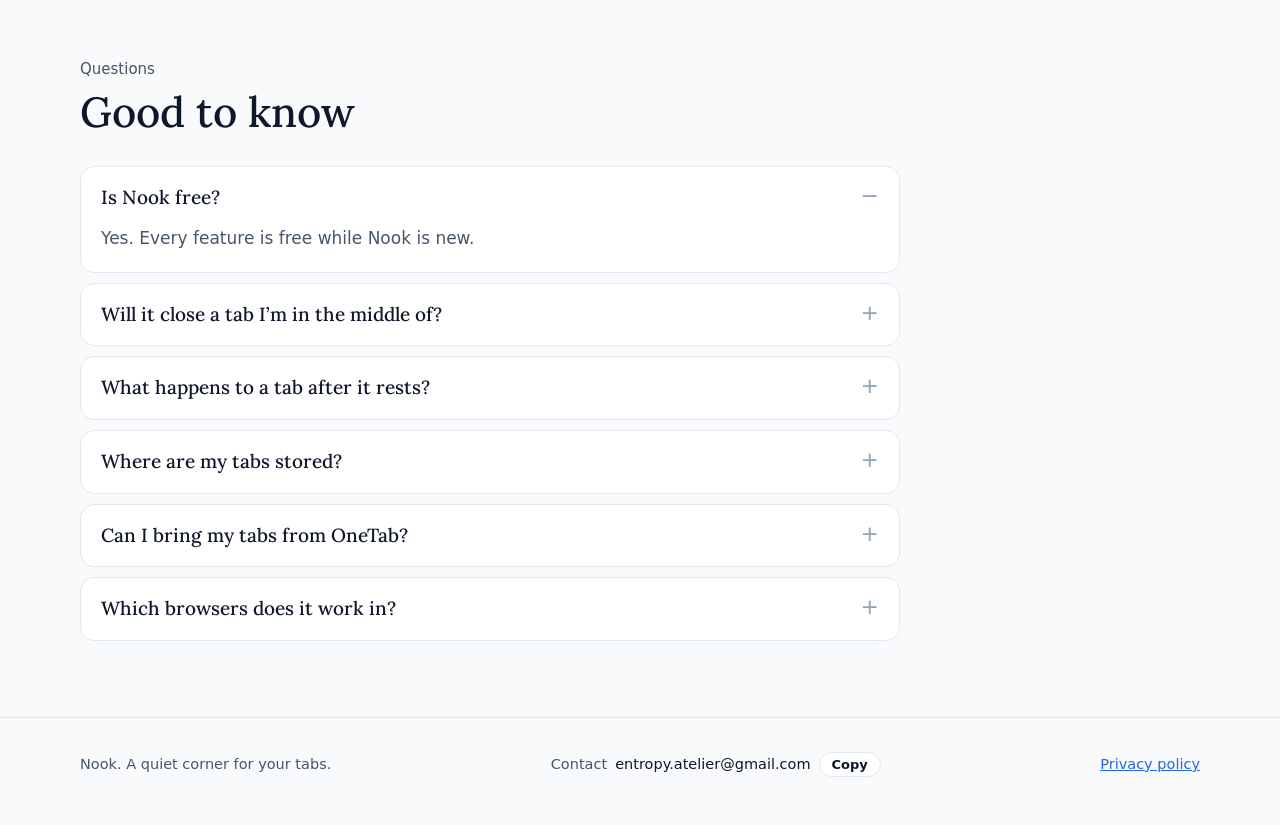
==== commit e5dde592: "Switch the website to the Ocean color scheme Slate greys with a blue accent in light and dark, match" ====
--- a/index.html
+++ b/index.html
@@ -12,16 +12,16 @@
 <style>
   /* Layout: copy left and a live sorting deck right; then a numbered how-it-works run, feature rows, privacy, FAQ. */
   :root {
-    --bg: #E8E6EE;
-    --paper: #F7F6FA;
-    --paper-2: #DEDBE7;
-    --ink: #25233A;
-    --ink-2: #5E5A76;
-    --ink-3: #85819B;
-    --line: #D2CFDC;
-    --accent: #403C86;
-    --on-accent: #F7F6FA;
-    --lamp: #D99A3D;
+    --bg: #F8FAFC;
+    --paper: #FFFFFF;
+    --paper-2: #EEF2F7;
+    --ink: #0F172A;
+    --ink-2: #475569;
+    --ink-3: #94A3B8;
+    --line: #E2E8F0;
+    --accent: #2563EB;
+    --on-accent: #FFFFFF;
+    --lamp: #F59E0B;
     --note: #F6E7B8;
     --note-ink: #3A2F14;
     --c-read_later: #4E7FA8;
@@ -30,15 +30,15 @@
     --c-research: #7B5BB0;
     --c-reference: #3E8A7E;
     --c-close: #9C5A5A;
-    --shadow: 0 1px 2px rgb(37 35 58 / .06), 0 8px 24px -10px rgb(37 35 58 / .25);
-    --shadow-lift: 0 2px 4px rgb(37 35 58 / .07), 0 24px 48px -18px rgb(37 35 58 / .38);
+    --shadow: 0 1px 2px rgb(15 23 42 / .06), 0 8px 24px -10px rgb(15 23 42 / .25);
+    --shadow-lift: 0 2px 4px rgb(15 23 42 / .07), 0 24px 48px -18px rgb(15 23 42 / .38);
     --voice: 'Lora', 'Iowan Old Style', Georgia, serif;
     --ui: system-ui, -apple-system, 'Segoe UI Variable Text', 'Segoe UI', Roboto, 'Helvetica Neue', sans-serif;
   }
   @media (prefers-color-scheme: dark) {
     :root:not([data-theme="light"]) {
-      --bg: #16151F; --paper: #201F2C; --paper-2: #2A2939; --ink: #ECEAF4; --ink-2: #B2AEC6; --ink-3: #85819B;
-      --line: #34324A; --accent: #ADA8F0; --on-accent: #16151F; --lamp: #E0A243; --note: #4A3F26; --note-ink: #F3E6C4;
+      --bg: #0B1120; --paper: #111A2E; --paper-2: #1A2540; --ink: #E2E8F0; --ink-2: #94A3B8; --ink-3: #64748B;
+      --line: #24314D; --accent: #60A5FA; --on-accent: #0B1120; --lamp: #FBBF24; --note: #4A3F26; --note-ink: #F3E6C4;
       --c-read_later: #7FAEDA; --c-buying: #E08BA2; --c-todo: #E5B162; --c-research: #AE94E0; --c-reference: #6FC0B2; --c-close: #D98C8C;
       --shadow: 0 1px 2px rgb(0 0 0 / .3), 0 8px 24px -10px rgb(0 0 0 / .6);
       --shadow-lift: 0 2px 6px rgb(0 0 0 / .35), 0 24px 48px -18px rgb(0 0 0 / .7);
@@ -46,8 +46,8 @@
     }
   }
   :root[data-theme="dark"] {
-    --bg: #16151F; --paper: #201F2C; --paper-2: #2A2939; --ink: #ECEAF4; --ink-2: #B2AEC6; --ink-3: #85819B;
-    --line: #34324A; --accent: #ADA8F0; --on-accent: #16151F; --lamp: #E0A243; --note: #4A3F26; --note-ink: #F3E6C4;
+    --bg: #0B1120; --paper: #111A2E; --paper-2: #1A2540; --ink: #E2E8F0; --ink-2: #94A3B8; --ink-3: #64748B;
+    --line: #24314D; --accent: #60A5FA; --on-accent: #0B1120; --lamp: #FBBF24; --note: #4A3F26; --note-ink: #F3E6C4;
     --c-read_later: #7FAEDA; --c-buying: #E08BA2; --c-todo: #E5B162; --c-research: #AE94E0; --c-reference: #6FC0B2; --c-close: #D98C8C;
     --shadow: 0 1px 2px rgb(0 0 0 / .3), 0 8px 24px -10px rgb(0 0 0 / .6);
     --shadow-lift: 0 2px 6px rgb(0 0 0 / .35), 0 24px 48px -18px rgb(0 0 0 / .7);
@@ -89,7 +89,7 @@
   .cta:hover { filter: brightness(1.08); }
   .cta.soon { background: var(--paper-2); color: var(--ink); cursor: default; }
   .cta.soon:hover { filter: none; }
-  .cta .badge { padding: 3px 8px; border-radius: 999px; background: var(--lamp); color: #25233A; font-size: 12.5px; }
+  .cta .badge { padding: 3px 8px; border-radius: 999px; background: var(--lamp); color: #0F172A; font-size: 12.5px; }
 
   /* Hero */
   .hero {
@@ -235,22 +235,6 @@
   .faq details[open] summary::after { content: '\2212'; }
   .faq details p { padding: 0 0 16px; color: var(--ink-2); max-width: 62ch; }
 
-  .plans { margin-top: 36px; display: grid; grid-template-columns: repeat(2, minmax(0, 1fr)); gap: 20px; max-width: 900px; }
-  .plan { background: var(--paper); border: 1px solid var(--line); border-radius: 22px; padding: 26px 26px 24px; display: grid; gap: 14px; align-content: start; }
-  .plan.best { border-color: var(--accent); box-shadow: var(--shadow-lift); }
-  .plan h3 { font-size: 24px; }
-  .price { display: flex; align-items: baseline; gap: 8px; }
-  .price b { font: 500 44px/1 var(--voice); }
-  .price span { color: var(--ink-2); font-size: 15px; }
-  .plan ul { margin: 0; padding: 0; list-style: none; display: grid; gap: 8px; }
-  .plan li { display: flex; gap: 10px; align-items: baseline; }
-  .plan li::before { content: ''; flex: none; width: 7px; height: 7px; border-radius: 50%; background: var(--lamp); transform: translateY(-2px); }
-  .plan .muted { color: var(--ink-2); font-size: 14.5px; }
-  .early { padding: 10px 14px; border-radius: 12px; background: color-mix(in oklab, var(--lamp) 16%, var(--paper)); font-size: 14.5px; }
-  .early code { font: 700 13.5px ui-monospace, 'SF Mono', Menlo, Consolas, monospace; user-select: all; }
-  .fine { margin-top: 18px; color: var(--ink-2); font-size: 14px; max-width: 62ch; }
-  .tag { display: inline-block; margin-left: 8px; padding: 2px 9px; border-radius: 999px; vertical-align: 4px; background: color-mix(in oklab, var(--lamp) 26%, var(--paper)); font: 650 12.5px var(--ui); color: var(--ink); }
-
   footer { border-top: 1px solid var(--line); padding-block: 34px 48px; font-size: 14.5px; color: var(--ink-2); }
   footer .wrap { display: flex; flex-wrap: wrap; gap: 14px 28px; align-items: center; justify-content: space-between; }
   .contact { display: inline-flex; align-items: center; gap: 8px; }
@@ -259,7 +243,7 @@
 
   @media (max-width: 920px) {
     .hero { grid-template-columns: minmax(0, 1fr); gap: 40px; padding-block: 20px 60px; }
-    .feature, .feature.flip, .privacy, .plans { grid-template-columns: minmax(0, 1fr); gap: 24px; }
+    .feature, .feature.flip, .privacy { grid-template-columns: minmax(0, 1fr); gap: 24px; }
     .feature.flip .copy { order: 0; }
     .steps { grid-template-columns: minmax(0, 1fr); }
     .top nav { display: none; }
@@ -285,7 +269,6 @@
   </a>
   <nav aria-label="Page">
     <a href="#how">How it works</a>
-    <a href="#pricing">Pricing</a>
     <a href="#privacy">Privacy</a>
     <a href="#faq">Questions</a>
   </nav>
@@ -298,7 +281,7 @@
       <p class="lead">Nook quietly rests the tabs you haven’t looked at, asks why each one was open, and sorts them so you can find them again.</p>
       <div class="actions" id="cta-slot"></div>
       <div class="facts">
-        <span>Free, no tab limit</span>
+        <span>Free</span>
         <span>Chrome, Edge, Brave and Arc</span>
         <span>Nothing leaves your computer</span>
       </div>
@@ -336,7 +319,7 @@
 
       <div class="feature">
         <div class="copy">
-          <h3>Rest a whole window, reopen it in one click <span class="tag">Lifetime</span></h3>
+          <h3>Rest a whole window, reopen it in one click</h3>
           <p>Planning a trip or deep in a project? Save every tab in a window together, give it a name, and bring it back later in a new window, in the same order with its tab groups.</p>
         </div>
         <div class="shot"><img src="[data-uri]" alt="A saved window called Lisbon trip with four tabs and an Open in new window button" width="1280" height="800" loading="lazy"></div>
@@ -371,40 +354,6 @@
     </div>
   </section>
 
-  <section class="band" id="pricing">
-    <div class="wrap">
-      <p class="kicker">Pricing</p>
-      <h2>Free for good. Pay once if you want more.</h2>
-      <div class="plans">
-        <div class="plan">
-          <h3>Free</h3>
-          <div class="price"><b>$0</b><span>forever</span></div>
-          <ul>
-            <li>Tabs rest on their own, with thumbnails</li>
-            <li>Sort by reason, research projects and notes</li>
-            <li>Search, reopen, import and export</li>
-            <li>No limit on how many tabs Nook keeps</li>
-          </ul>
-        </div>
-        <div class="plan best">
-          <h3>Lifetime</h3>
-          <div class="price"><b>$15</b><span>once, not a subscription</span></div>
-          <ul>
-            <li>Everything in Free</li>
-            <li>Save whole windows and reopen them in one click</li>
-            <li>Weekly Read later reminder</li>
-            <li>Fading for tabs you never got to</li>
-            <li>Every Lifetime feature added later</li>
-          </ul>
-          <p class="early">Early bird: <b>$9</b> for the first 100 people with code <code>EARLYBIRD</code>.</p>
-          <div id="buy-slot"></div>
-          <p class="muted">Works on up to 3 browsers. 14-day money-back guarantee.</p>
-        </div>
-      </div>
-      <p class="fine">Prices in US dollars; tax may be added at checkout. Payments are handled by Dodo Payments, our merchant of record. See the <a href="terms.html">terms</a> and <a href="refund.html">refund policy</a>.</p>
-    </div>
-  </section>
-
   <section class="band" id="privacy">
     <div class="wrap privacy">
       <div class="copy">
@@ -429,15 +378,7 @@
       <div class="faq">
         <details open>
           <summary>Is Nook free?</summary>
-          <p>Yes, with no limit on how many tabs it keeps. Nook Lifetime is an optional $15 one-time purchase that adds saved windows, the weekly reminder and fading.</p>
-        </details>
-        <details>
-          <summary>How does Lifetime turn on?</summary>
-          <p>After checkout, Nook turns it on by itself in the browser you bought from. Your license key is also in your receipt email: paste it in Nook’s Settings to use Lifetime on up to 3 browsers.</p>
-        </details>
-        <details>
-          <summary>Can I get a refund?</summary>
-          <p>Yes. Ask within 14 days for a full refund, no questions asked. Email entropy.atelier@gmail.com or reply to your receipt.</p>
+          <p>Yes. Every feature is free while Nook is new.</p>
         </details>
         <details>
           <summary>Will it close a tab I’m in the middle of?</summary>
@@ -468,29 +409,13 @@
   <div class="wrap">
     <span>Nook. A quiet corner for your tabs.</span>
     <span class="contact">Contact <code id="email">entropy.atelier@gmail.com</code><button class="copy-btn" type="button" id="copy-email">Copy</button></span>
-    <span class="contact"><a href="privacy.html">Privacy</a> · <a href="terms.html">Terms</a> · <a href="refund.html">Refunds</a></span>
+    <a href="privacy.html">Privacy policy</a>
   </div>
 </footer>
 
 <script>
   // Set this to the Chrome Web Store link once Nook is published.
   const STORE_URL = '';
-  // Dodo Payments checkout for Nook Lifetime. Empty until the product exists.
-  const CHECKOUT_URL = '';
-
-  const buy = document.getElementById('buy-slot');
-  if (CHECKOUT_URL) {
-    const a = document.createElement('a');
-    a.className = 'cta';
-    a.href = CHECKOUT_URL;
-    a.textContent = 'Get Lifetime';
-    buy.append(a);
-  } else {
-    const s = document.createElement('span');
-    s.className = 'cta soon';
-    s.textContent = 'Lifetime opens soon';
-    buy.append(s);
-  }
 
   const slot = document.getElementById('cta-slot');
   if (STORE_URL) {
